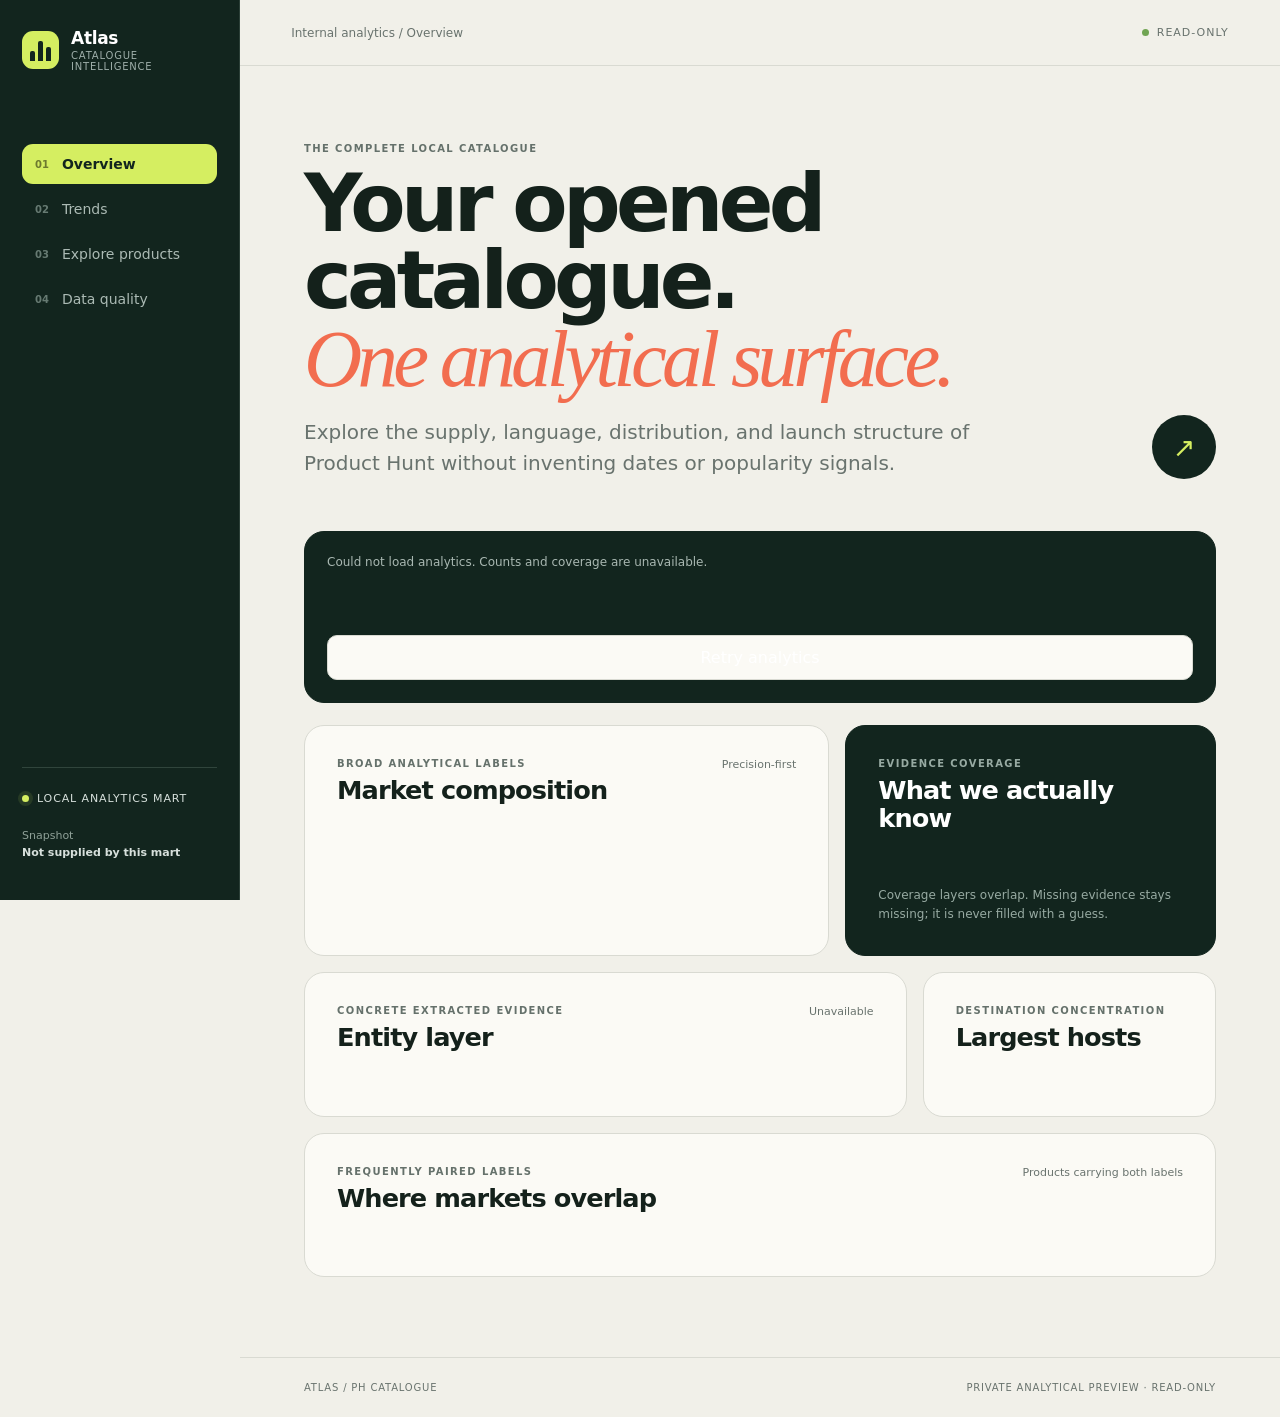
==== site/index.html @ 0564fdb7 "Show durable empty and recovery states in Explore" ====
<!doctype html>
<html lang="en">
  <head>
    <meta charset="utf-8" />
    <meta name="viewport" content="width=device-width, initial-scale=1" />
    <meta name="description" content="Private analytics for the local Product Hunt catalogue." />
    <title>Atlas — Product Catalogue Analytics</title>
    <link rel="stylesheet" href="styles.css" />
  </head>
  <body>
    <div class="app-shell">
      <aside class="sidebar">
        <a class="brand" href="#overview" data-route="overview" aria-label="Atlas overview">
          <span class="brand-mark"><i></i><i></i><i></i></span>
          <span><strong>Atlas</strong><small>Catalogue intelligence</small></span>
        </a>
        <nav aria-label="Analytics sections">
          <button class="nav-item is-active" data-route="overview" type="button"><span>01</span>Overview</button>
          <button class="nav-item" data-route="trends" type="button"><span>02</span>Trends</button>
          <button class="nav-item" data-route="explore" type="button"><span>03</span>Explore products</button>
          <button class="nav-item" data-route="quality" type="button"><span>04</span>Data quality</button>
        </nav>
        <div class="sidebar-foot">
          <div class="live-dot"><i></i> Local analytics mart</div>
          <p>Snapshot<br /><strong>Not supplied by this mart</strong></p>
        </div>
      </aside>

      <main>
        <header class="topbar">
          <button class="menu-button" type="button" aria-label="Toggle navigation">☰</button>
          <p id="page-context">Internal analytics / Overview</p>
          <div class="topbar-state"><span></span>Read-only</div>
        </header>

        <section class="page is-active" data-page="overview">
          <div class="page-heading overview-heading">
            <div>
              <p class="eyebrow">The complete local catalogue</p>
              <h1>Your opened catalogue.<br /><em>One analytical surface.</em></h1>
              <p class="lede">Explore the supply, language, distribution, and launch structure of Product Hunt without inventing dates or popularity signals.</p>
            </div>
            <button class="round-action" data-go-explore type="button" aria-label="Explore products">↗</button>
          </div>

          <div class="metric-grid" id="metric-grid" aria-label="Core catalogue metrics">
            <article class="metric-card skeleton"></article><article class="metric-card skeleton"></article><article class="metric-card skeleton"></article><article class="metric-card skeleton"></article>
          </div>

          <div class="dashboard-grid">
            <section class="panel span-7">
              <div class="panel-heading"><div><p class="eyebrow">Broad analytical labels</p><h2>Market composition</h2></div><span>Precision-first</span></div>
              <div class="rank-chart" id="label-chart"></div>
            </section>
            <section class="panel span-5 dark-panel">
              <div class="panel-heading"><div><p class="eyebrow">Evidence coverage</p><h2>What we actually know</h2></div></div>
              <div class="coverage-rings" id="coverage-rings"></div>
              <p class="panel-note">Coverage layers overlap. Missing evidence stays missing; it is never filled with a guess.</p>
            </section>
            <section class="panel span-8">
              <div class="panel-heading"><div><p class="eyebrow">Concrete extracted evidence</p><h2>Entity layer</h2></div><span id="entity-assignment-count">Unavailable</span></div>
              <div class="entity-type-grid" id="entity-types"></div>
            </section>
            <section class="panel span-4">
              <div class="panel-heading"><div><p class="eyebrow">Destination concentration</p><h2>Largest hosts</h2></div></div>
              <div class="domain-list" id="domain-list"></div>
            </section>
            <section class="panel span-12">
              <div class="panel-heading"><div><p class="eyebrow">Frequently paired labels</p><h2>Where markets overlap</h2></div><span>Products carrying both labels</span></div>
              <div class="pair-grid" id="label-pairs"></div>
            </section>
          </div>
        </section>

        <section class="page" data-page="trends" hidden>
          <div class="page-heading compact-heading">
            <div><p class="eyebrow">Relative launch-order analysis</p><h1>Movement without <em>fake dates.</em></h1><p class="lede">Relative cohorts ordered by the earliest mapped Product Hunt post ID. Lower cohort numbers are earlier; higher numbers are later. These are not calendar periods.</p></div>
          </div>
          <section class="panel cohort-panel">
            <div class="panel-heading"><div><p class="eyebrow">Coverage through catalogue order</p><h2>Evidence availability by cohort</h2></div><div class="chart-legend"><span class="legend-label"></span>Labels <span class="legend-entity"></span>Entities <span class="legend-category"></span>PH categories</div></div>
            <div id="cohort-chart" class="line-chart"></div>
          </section>
          <div class="trend-grid">
            <section class="panel"><div class="panel-heading"><div><p class="eyebrow">Broad themes</p><h2>Label share shift</h2></div><span>Early vs later cohorts</span></div><div id="label-trends" class="shift-list"></div></section>
            <section class="panel"><div class="panel-heading"><div><p class="eyebrow">Concrete mentions</p><h2>Rising entities</h2></div><span>Minimum 100 products</span></div><div id="entity-risers" class="trend-list"></div></section>
            <section class="panel"><div class="panel-heading"><div><p class="eyebrow">Concrete mentions</p><h2>Falling entities</h2></div><span>Minimum 100 products</span></div><div id="entity-fallers" class="trend-list"></div></section>
          </div>
          <aside class="caveat"><strong>Interpretation rule</strong><p>A higher line or growth index means the term appears more often in that relative slice of catalogue copy. It does not prove adoption, revenue, popularity, or calendar growth.</p></aside>
        </section>

        <section class="page explore-page" data-page="explore" hidden>
          <div class="page-heading compact-heading"><div><p class="eyebrow" id="opened-product-count">Catalogue size unavailable</p><h1>Find the product,<br /><em>then inspect the evidence.</em></h1></div></div>
          <form class="search-controls" id="search-form">
            <label class="search-box"><span>Search</span><input id="product-search" type="search" placeholder="Name, slug, tagline, or domain" autocomplete="off" /></label>
            <label><span>Broad label</span><select id="label-filter"><option value="">All labels</option></select></label>
            <label><span>Entity type</span><select id="entity-filter"><option value="">All entities</option></select></label>
            <label><span>Sort</span><select id="sort-filter"><option value="recent">Relative recency</option><option value="relaunches">Most launches</option><option value="name">Name A–Z</option></select></label>
          </form>
          <div class="results-meta"><p id="result-count" role="status" aria-live="polite">Loading products…</p><p>Dates deliberately omitted</p></div>
          <div class="explorer-layout">
            <section><div id="product-list" class="product-list"></div><button id="load-more" class="load-more" type="button">Load more</button></section>
            <aside id="product-detail" class="product-detail"><div class="detail-placeholder">Select a product to inspect its full record.</div></aside>
          </div>
        </section>

        <section class="page" data-page="quality" hidden>
          <div class="page-heading compact-heading"><div><p class="eyebrow">Evidence before confidence</p><h1>What is present,<br /><em>and what is not.</em></h1><p class="lede">The catalogue separates source fields, derived labels, extracted mentions, and relative-order evidence so every claim has a visible boundary.</p></div></div>
          <div class="quality-grid">
            <article class="quality-card accent-card"><span>01</span><h2>Complete product text</h2><strong id="quality-product-count">Unavailable</strong><p>Every retained record has a name, tagline, and description. Website-derived recovery provenance remains stored.</p></article>
            <article class="quality-card"><span>02</span><h2>Original categories</h2><strong id="category-assignment-count">Unavailable</strong><p>Product Hunt categories remain unchanged and separate. Products without them are explicitly uncategorized.</p></article>
            <article class="quality-card"><span>03</span><h2>Broad labels</h2><strong id="label-assignment-count">Unavailable</strong><p>Precision-oriented analytical themes. They are not presented as Product Hunt source data or a final primary category.</p></article>
            <article class="quality-card"><span>04</span><h2>NER entities</h2><strong>Precision unmeasured</strong><p>This mart does not supply a linked evaluation for entity precision. Extracted mentions are evidence, not verified quality scores.</p></article>
          </div>
          <section class="boundary-table panel">
            <div class="panel-heading"><div><p class="eyebrow">Interpretation contract</p><h2>Field-by-field boundaries</h2></div></div>
            <div class="boundary-row"><strong>Tagline / description</strong><span>Complete catalogue text with field-level provenance.</span><em>Descriptive, not independently verified.</em></div>
            <div class="boundary-row"><strong>Website URL</strong><span>External destination when recoverable.</span><em>Host counts are exact hosts, not companies.</em></div>
            <div class="boundary-row"><strong>Product Hunt categories</strong><span>Original source taxonomy, unchanged.</span><em id="category-coverage">Coverage unavailable.</em></div>
            <div class="boundary-row"><strong>Trusted labels</strong><span>Derived broad analytical themes.</span><em id="label-coverage">Coverage unavailable.</em></div>
            <div class="boundary-row"><strong>Entities</strong><span>Concrete roles, industries, technologies, platforms, formats, OSes, and hardware.</span><em>Mention-level evidence, not a full taxonomy.</em></div>
            <div class="boundary-row"><strong>Launch order</strong><span>Earliest and latest mapped post IDs.</span><em>Relative order only—never calendar dates.</em></div>
            <div class="boundary-row unavailable"><strong>Votes / comments</strong><span>Not collected.</span><em>No popularity claims.</em></div>
          </section>
        </section>

        <footer><span>Atlas / PH Catalogue</span><span>Private analytical preview · read-only</span></footer>
      </main>
    </div>
    <div id="toast" class="toast" role="status" aria-live="polite"></div>
    <script src="app.js"></script>
  </body>
</html>
---- site/styles.css ----
:root {
  color-scheme: light;
  --ink: #14211b;
  --muted: #69736e;
  --paper: #f1f0e9;
  --surface: #fbfaf5;
  --line: #d9dad2;
  --night: #12251e;
  --night-2: #1b332a;
  --lime: #d5ee61;
  --coral: #f26d4f;
  --sky: #6e8ff5;
  --sand: #e8dfc7;
  --radius: 20px;
  font-family: Inter, ui-sans-serif, system-ui, -apple-system, BlinkMacSystemFont, "Segoe UI", sans-serif;
}

* { box-sizing: border-box; }
html { scroll-behavior: smooth; }
body { margin: 0; background: var(--paper); color: var(--ink); }
button, input, select { font: inherit; color: inherit; }
button, select { cursor: pointer; }
a { color: inherit; }
[hidden] { display: none !important; }

.app-shell { min-height: 100vh; display: grid; grid-template-columns: 240px minmax(0, 1fr); }
.sidebar { position: sticky; top: 0; height: 100vh; display: flex; flex-direction: column; padding: 28px 22px; border-right: 1px solid #2b3f37; background: var(--night); color: white; }
.brand { display: flex; align-items: center; gap: 12px; text-decoration: none; }
.brand-mark { width: 38px; height: 38px; display: grid; grid-template-columns: repeat(3, 1fr); align-items: end; gap: 3px; padding: 8px; border-radius: 11px; background: var(--lime); }
.brand-mark i { display: block; border-radius: 2px 2px 0 0; background: var(--night); }
.brand-mark i:nth-child(1) { height: 45%; }
.brand-mark i:nth-child(2) { height: 90%; }
.brand-mark i:nth-child(3) { height: 65%; }
.brand strong, .brand small { display: block; }
.brand strong { font-size: 17px; letter-spacing: -.02em; }
.brand small { margin-top: 2px; color: #9fafaa; font-size: 10px; text-transform: uppercase; letter-spacing: .08em; }
.sidebar nav { display: grid; gap: 5px; margin-top: 72px; }
.nav-item { width: 100%; display: flex; align-items: center; gap: 13px; padding: 12px 13px; border: 0; border-radius: 11px; background: transparent; color: #abbab4; text-align: left; font-size: 14px; }
.nav-item span { color: #667a72; font-size: 10px; font-weight: 800; }
.nav-item:hover { color: white; background: #1a3229; }
.nav-item.is-active { background: var(--lime); color: var(--night); font-weight: 750; }
.nav-item.is-active span { color: #6d792e; }
.sidebar-foot { margin-top: auto; border-top: 1px solid #30453c; padding-top: 22px; color: #8fa198; font-size: 11px; line-height: 1.55; }
.sidebar-foot strong { color: #d7e0dc; }
.live-dot { display: flex; align-items: center; gap: 8px; margin-bottom: 20px; color: #d7e0dc; text-transform: uppercase; letter-spacing: .08em; }
.live-dot i { width: 7px; height: 7px; border-radius: 50%; background: var(--lime); box-shadow: 0 0 0 4px rgb(213 238 97 / .1); }

main { min-width: 0; }
.topbar { height: 66px; display: flex; align-items: center; justify-content: space-between; padding: 0 clamp(20px, 4vw, 58px); border-bottom: 1px solid var(--line); background: color-mix(in srgb, var(--paper) 91%, transparent); backdrop-filter: blur(14px); position: sticky; top: 0; z-index: 10; }
.topbar p { margin: 0; color: var(--muted); font-size: 12px; }
.topbar-state { display: flex; align-items: center; gap: 8px; color: var(--muted); font-size: 11px; text-transform: uppercase; letter-spacing: .09em; }
.topbar-state span { width: 7px; height: 7px; border-radius: 50%; background: #70a452; }
.menu-button { display: none; border: 0; background: transparent; font-size: 22px; }
.page { max-width: 1500px; margin: 0 auto; padding: clamp(42px, 6vw, 82px) clamp(20px, 5vw, 72px) 80px; }
.page.is-active { animation: enter .3s ease-out; }
@keyframes enter { from { opacity: .25; transform: translateY(6px); } }
.page-heading { display: flex; align-items: flex-end; justify-content: space-between; gap: 40px; }
.overview-heading { min-height: 230px; }
.compact-heading { align-items: flex-start; }
.eyebrow { margin: 0 0 11px; color: #65716b; font-size: 10px; font-weight: 850; letter-spacing: .14em; text-transform: uppercase; }
h1, h2, h3, p { margin-top: 0; }
h1 { max-width: 1000px; margin-bottom: 20px; font-size: clamp(45px, 6.3vw, 92px); line-height: .96; letter-spacing: -.058em; font-weight: 620; }
h1 em { color: var(--coral); font-family: Georgia, serif; font-weight: 400; }
h2 { margin-bottom: 6px; font-size: clamp(21px, 2vw, 29px); line-height: 1.1; letter-spacing: -.035em; }
.lede { max-width: 740px; margin: 0; color: var(--muted); font-size: clamp(16px, 1.7vw, 20px); line-height: 1.55; }
.round-action { flex: 0 0 auto; width: 64px; height: 64px; border: 0; border-radius: 50%; background: var(--night); color: var(--lime); font-size: 27px; }
.round-action:hover { transform: translateY(-2px); }

.metric-grid { display: grid; grid-template-columns: repeat(4, 1fr); gap: 12px; margin: 52px 0 22px; }
.metric-card { min-height: 172px; display: flex; flex-direction: column; justify-content: space-between; padding: 22px; border: 1px solid var(--line); border-radius: var(--radius); background: var(--surface); }
.metric-card:first-child { border-color: var(--night); background: var(--night); color: white; }
.metric-card:first-child .metric-label, .metric-card:first-child p { color: #a9b8b2; }
.metric-card strong { display: block; font-size: clamp(32px, 3.8vw, 50px); line-height: 1; letter-spacing: -.055em; }
.metric-card p { margin: 0; color: var(--muted); font-size: 12px; line-height: 1.35; }
.metric-label { color: var(--muted); font-size: 11px; text-transform: uppercase; letter-spacing: .08em; }
.skeleton { min-height: 172px; background: linear-gradient(90deg, #e9e8e1, #f6f5ef, #e9e8e1); background-size: 200% 100%; animation: shimmer 1.2s infinite; }
@keyframes shimmer { to { background-position: -200% 0; } }

.dashboard-grid { display: grid; grid-template-columns: repeat(12, 1fr); gap: 16px; }
.span-4 { grid-column: span 4; }
.span-5 { grid-column: span 5; }
.span-7 { grid-column: span 7; }
.span-8 { grid-column: span 8; }
.span-12 { grid-column: span 12; }
.panel { min-width: 0; padding: clamp(22px, 2.5vw, 32px); border: 1px solid var(--line); border-radius: var(--radius); background: var(--surface); }
.panel-heading { display: flex; justify-content: space-between; align-items: flex-start; gap: 18px; margin-bottom: 26px; }
.panel-heading > span, .chart-legend { color: var(--muted); font-size: 11px; }
.panel-heading .eyebrow { margin-bottom: 7px; }
.dark-panel { background: var(--night); color: white; border-color: var(--night); }
.dark-panel .eyebrow, .dark-panel .panel-note { color: #97aaa2; }
.panel-note { margin: 22px 0 0; color: var(--muted); font-size: 12px; line-height: 1.55; }

.rank-chart { display: grid; gap: 13px; }
.rank-row { display: grid; grid-template-columns: 145px 1fr 64px; gap: 14px; align-items: center; font-size: 12px; }
.rank-name { overflow: hidden; text-overflow: ellipsis; white-space: nowrap; }
.rank-track { height: 8px; border-radius: 999px; background: #e8e8e1; overflow: hidden; }
.rank-value { height: 100%; border-radius: inherit; background: var(--night); }
.rank-count { text-align: right; color: var(--muted); font-variant-numeric: tabular-nums; }
.coverage-rings { display: grid; grid-template-columns: repeat(3, 1fr); gap: 14px; }
.coverage-ring { --coverage: 50%; display: grid; place-items: center; aspect-ratio: 1; border-radius: 50%; background: conic-gradient(var(--lime) var(--coverage), #294038 var(--coverage)); }
.coverage-ring.is-unavailable { background: transparent; border: 1px dashed #9aada5; }
.coverage-ring.is-unavailable strong { font-size: clamp(12px, 1.4vw, 20px); }
.coverage-ring::before { content: ""; grid-area: 1 / 1; width: 72%; aspect-ratio: 1; border-radius: 50%; background: var(--night); }
.coverage-ring div { z-index: 1; grid-area: 1 / 1; text-align: center; }
.coverage-ring strong, .coverage-ring span { display: block; }
.coverage-ring strong { font-size: clamp(19px, 2vw, 28px); letter-spacing: -.04em; }
.coverage-ring span { margin-top: 3px; color: #9aada5; font-size: 9px; text-transform: uppercase; }
.entity-type-grid { display: grid; grid-template-columns: repeat(4, 1fr); gap: 10px; }
.entity-type { min-height: 130px; padding: 16px; border: 1px solid var(--line); border-radius: 13px; background: #f5f3ed; }
.entity-type i { display: block; width: 22px; height: 4px; margin-bottom: 28px; border-radius: 99px; background: var(--coral); }
.entity-type strong { display: block; margin-bottom: 5px; font-size: 23px; letter-spacing: -.04em; }
.entity-type span { color: var(--muted); font-size: 10px; text-transform: uppercase; letter-spacing: .06em; }
.domain-list { display: grid; }
.domain-row { display: grid; grid-template-columns: 1fr auto; gap: 14px; padding: 9px 0; border-bottom: 1px solid var(--line); font-size: 12px; }
.domain-row span:first-child { overflow: hidden; text-overflow: ellipsis; white-space: nowrap; }
.domain-row strong { font-variant-numeric: tabular-nums; }
.pair-grid { display: grid; grid-template-columns: repeat(5, 1fr); gap: 10px; }
.pair-card { min-height: 118px; display: flex; flex-direction: column; justify-content: space-between; padding: 15px; border-radius: 13px; background: #ecebe4; }
.pair-card div { font-size: 11px; line-height: 1.4; }
.pair-card i { color: var(--coral); font-style: normal; }
.pair-card strong { font-size: 23px; letter-spacing: -.04em; }

.cohort-panel { margin-top: 46px; }
.chart-legend { display: flex; flex-wrap: wrap; align-items: center; gap: 7px; }
.chart-legend span { width: 16px; height: 3px; display: inline-block; border-radius: 9px; }
.legend-label { background: var(--coral); }
.legend-entity { background: var(--sky); }
.legend-category { background: var(--night); }
.line-chart { min-height: 330px; }
.line-chart svg { width: 100%; height: auto; overflow: visible; }
.chart-grid { stroke: #dcddd6; stroke-width: 1; }
.chart-axis { fill: var(--muted); font-size: 9px; }
.chart-line { fill: none; stroke-width: 3; stroke-linecap: round; stroke-linejoin: round; }
.chart-dot { stroke: var(--surface); stroke-width: 2; }
.trend-grid { display: grid; grid-template-columns: 1.1fr 1fr 1fr; gap: 16px; margin-top: 16px; }
.shift-list, .trend-list { display: grid; gap: 12px; }
.shift-row { display: grid; grid-template-columns: 130px 1fr 54px; align-items: center; gap: 10px; font-size: 11px; }
.shift-track { position: relative; height: 8px; border-radius: 99px; background: #e7e7df; }
.shift-track::after { content: ""; position: absolute; left: 50%; top: -3px; bottom: -3px; width: 1px; background: #b8bbb1; }
.shift-value { position: absolute; top: 0; height: 100%; border-radius: 99px; background: var(--coral); }
.shift-value.negative { background: var(--sky); }
.shift-change { text-align: right; font-variant-numeric: tabular-nums; }
.trend-row { display: grid; grid-template-columns: minmax(85px, 1fr) auto; gap: 10px; padding-bottom: 10px; border-bottom: 1px solid var(--line); }
.trend-row strong { display: block; font-size: 12px; }
.trend-row small { color: var(--muted); font-size: 9px; text-transform: uppercase; }
.trend-ratio { align-self: center; padding: 5px 7px; border-radius: 7px; background: #eaf2ce; color: #4d6318; font-size: 11px; font-weight: 800; }
.trend-ratio.down { background: #e4e9f8; color: #405791; }
.caveat { display: flex; gap: 22px; margin-top: 16px; padding: 20px 23px; border-radius: 15px; background: var(--sand); color: #554c3b; }
.caveat strong { flex: 0 0 auto; }
.caveat p { margin: 0; line-height: 1.5; font-size: 13px; }

.search-controls { display: grid; grid-template-columns: 2fr repeat(3, 1fr); gap: 10px; margin-top: 42px; }
.search-controls label { display: grid; gap: 6px; color: var(--muted); font-size: 9px; font-weight: 800; text-transform: uppercase; letter-spacing: .08em; }
.search-controls input, .search-controls select { width: 100%; height: 46px; border: 1px solid var(--line); border-radius: 11px; background: var(--surface); padding: 0 13px; outline: none; text-transform: none; }
.search-controls input:focus, .search-controls select:focus { border-color: var(--night); box-shadow: 0 0 0 3px rgb(18 37 30 / .08); }
.results-meta { display: flex; justify-content: space-between; color: var(--muted); font-size: 11px; padding: 20px 2px 10px; }
.results-meta p { margin: 0; }
.explorer-layout { display: grid; grid-template-columns: minmax(320px, .8fr) minmax(0, 1.35fr); gap: 18px; align-items: start; }
.product-list { border-top: 1px solid var(--line); }
.product-row { width: 100%; display: grid; grid-template-columns: 1fr auto; gap: 12px; padding: 15px 5px; border: 0; border-bottom: 1px solid var(--line); background: transparent; text-align: left; }
.product-row:hover .product-name { color: var(--coral); }
.product-row.is-active { padding-left: 14px; border-left: 3px solid var(--coral); }
.product-name { display: block; margin-bottom: 4px; font-weight: 750; }
.product-tagline { display: -webkit-box; overflow: hidden; color: var(--muted); font-size: 11px; -webkit-box-orient: vertical; -webkit-line-clamp: 1; }
.product-meta { color: var(--muted); font-size: 9px; text-align: right; text-transform: uppercase; letter-spacing: .07em; }
.load-more { width: 100%; margin-top: 12px; padding: 12px; border: 1px solid var(--line); border-radius: 10px; background: var(--surface); }
.product-detail { position: sticky; top: 86px; min-height: 650px; overflow: hidden; padding: clamp(24px, 3.5vw, 46px); border-radius: 22px; background: var(--night); color: white; }
.detail-placeholder { color: #9bada5; }
.detail-top { display: flex; justify-content: space-between; align-items: flex-start; gap: 16px; }
.detail-kicker { color: var(--lime); font-size: 9px; font-weight: 850; text-transform: uppercase; letter-spacing: .1em; }
.detail-id { color: #81978d; font-size: 10px; }
.product-detail h2 { margin: 25px 0 10px; font-size: clamp(38px, 4.6vw, 68px); letter-spacing: -.055em; }
.detail-tagline { max-width: 780px; color: #d7e1dc; font-size: clamp(17px, 1.8vw, 23px); line-height: 1.4; }
.detail-description { max-width: 840px; margin: 30px 0; color: #adbbb5; font-size: 14px; line-height: 1.7; }
.detail-facts { display: grid; grid-template-columns: repeat(3, 1fr); gap: 1px; margin: 28px 0; overflow: hidden; border-radius: 12px; background: #3d5148; }
.detail-facts div { padding: 15px; background: var(--night-2); }
.detail-facts dt { margin-bottom: 12px; color: #839990; font-size: 8px; text-transform: uppercase; letter-spacing: .09em; }
.detail-facts dd { margin: 0; font-size: 12px; font-weight: 750; }
.detail-section { margin-top: 22px; }
.detail-section > span { color: #839990; font-size: 9px; text-transform: uppercase; letter-spacing: .09em; }
.chips { display: flex; flex-wrap: wrap; gap: 6px; margin-top: 8px; }
.chip { display: inline-flex; padding: 6px 9px; border: 1px solid #476057; border-radius: 999px; color: #d7e2dd; font-size: 10px; }
.chip.source { border-color: #696148; color: #e7dcae; }
.chip.entity { border-color: #455b86; color: #cbd6fa; }
.detail-actions { display: flex; flex-wrap: wrap; gap: 9px; margin-top: 28px; }
.detail-actions a { padding: 10px 13px; border-radius: 9px; background: var(--lime); color: var(--night); text-decoration: none; font-size: 11px; font-weight: 800; }
.detail-actions a.secondary { background: #294138; color: white; }

.quality-grid { display: grid; grid-template-columns: repeat(4, 1fr); gap: 12px; margin-top: 46px; }
.quality-card { min-height: 275px; padding: 23px; border: 1px solid var(--line); border-radius: var(--radius); background: var(--surface); }
.quality-card > span { color: var(--coral); font-size: 10px; font-weight: 850; }
.quality-card h2 { margin-top: 48px; font-size: 20px; }
.quality-card strong { display: block; margin: 18px 0 12px; font-size: 22px; letter-spacing: -.035em; }
.quality-card p { color: var(--muted); font-size: 12px; line-height: 1.55; }
.accent-card { background: var(--lime); border-color: var(--lime); }
.accent-card > span, .accent-card p { color: #4e5d26; }
.boundary-table { margin-top: 16px; }
.boundary-row { display: grid; grid-template-columns: 1fr 1.5fr 1.2fr; gap: 24px; padding: 17px 0; border-top: 1px solid var(--line); font-size: 12px; }
.boundary-row span { color: var(--muted); }
.boundary-row em { color: #756a54; font-style: normal; }
.boundary-row.unavailable { color: #8e5b4c; }

footer { display: flex; justify-content: space-between; gap: 20px; padding: 24px clamp(20px, 5vw, 72px); border-top: 1px solid var(--line); color: var(--muted); font-size: 10px; text-transform: uppercase; letter-spacing: .08em; }
.toast { position: fixed; right: 22px; bottom: 22px; z-index: 50; transform: translateY(100px); opacity: 0; padding: 12px 16px; border-radius: 10px; background: var(--night); color: white; font-size: 12px; transition: .25s ease; }
.toast.is-visible { transform: none; opacity: 1; }

@media (max-width: 1180px) {
  .entity-type-grid { grid-template-columns: repeat(3, 1fr); }
  .pair-grid { grid-template-columns: repeat(3, 1fr); }
  .trend-grid { grid-template-columns: 1fr; }
  .quality-grid { grid-template-columns: repeat(2, 1fr); }
}
@media (max-width: 900px) {
  .app-shell { grid-template-columns: 1fr; }
  .sidebar { position: fixed; z-index: 30; width: 240px; transform: translateX(-100%); transition: transform .22s ease; }
  .sidebar.is-open { transform: none; }
  .menu-button { display: block; }
  .topbar { justify-content: flex-start; gap: 18px; }
  .topbar-state { margin-left: auto; }
  .metric-grid { grid-template-columns: repeat(2, 1fr); }
  .span-4, .span-5, .span-7, .span-8 { grid-column: span 12; }
  .search-controls { grid-template-columns: repeat(2, 1fr); }
  .search-box { grid-column: span 2; }
  .explorer-layout { grid-template-columns: 1fr; }
  .product-detail { position: static; }
  .coverage-rings { max-width: 520px; }
  .boundary-row { grid-template-columns: 1fr; gap: 6px; }
}
@media (max-width: 620px) {
  h1 { font-size: 45px; }
  .page-heading { align-items: flex-start; flex-direction: column; }
  .round-action { width: 52px; height: 52px; }
  .metric-grid, .quality-grid { grid-template-columns: 1fr; }
  .metric-card { min-height: 145px; }
  .entity-type-grid, .pair-grid { grid-template-columns: repeat(2, 1fr); }
  .search-controls { grid-template-columns: 1fr; }
  .search-box { grid-column: auto; }
  .coverage-rings { grid-template-columns: repeat(3, minmax(0, 1fr)); }
  .rank-row { grid-template-columns: 105px 1fr 52px; gap: 8px; }
  .shift-row { grid-template-columns: 105px 1fr 48px; }
  .chart-legend { display: none; }
  .detail-facts { grid-template-columns: 1fr; }
  .caveat, footer { flex-direction: column; }
}
@media (prefers-reduced-motion: reduce) {
  *, *::before, *::after { scroll-behavior: auto !important; animation: none !important; transition: none !important; }
}
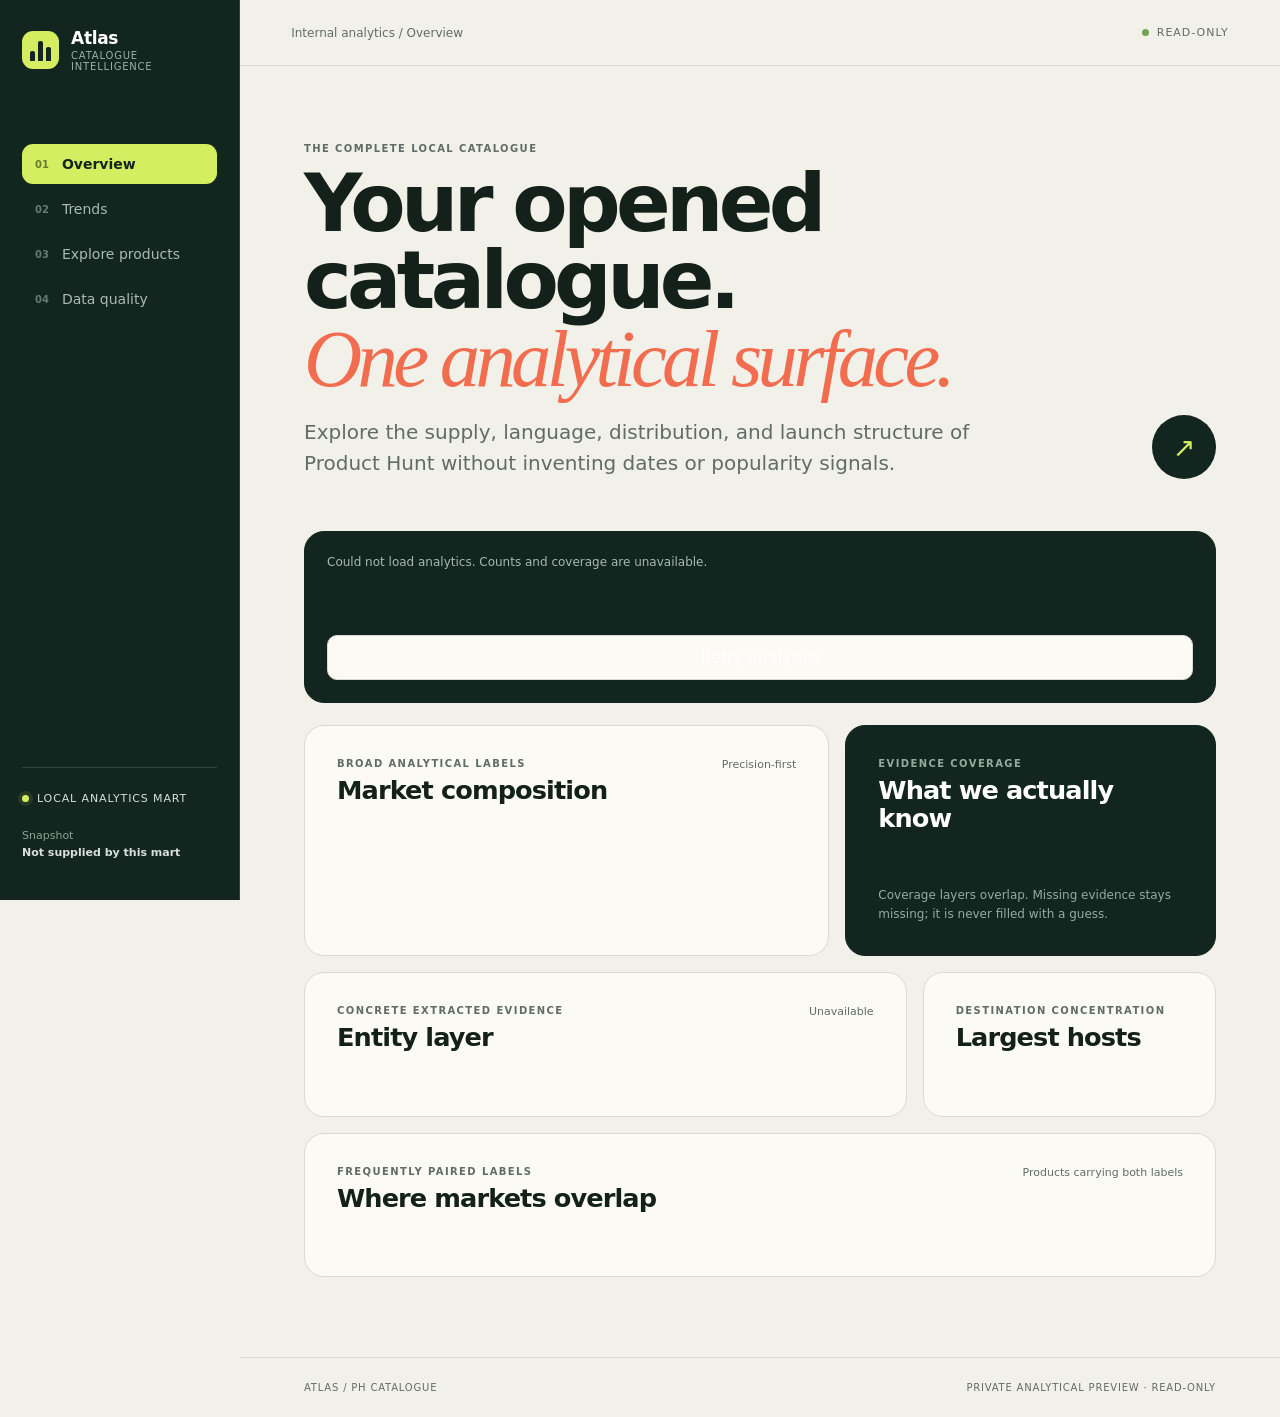
==== commit c54fa1e3: "fix(explore): reveal selected mobile evidence and preserve query ownership" ====
--- a/site/index.html
+++ b/site/index.html
@@ -99,7 +99,7 @@
           <div class="results-meta"><p id="result-count" role="status" aria-live="polite">Loading products…</p><p>Dates deliberately omitted</p></div>
           <div class="explorer-layout">
             <section><div id="product-list" class="product-list"></div><button id="load-more" class="load-more" type="button">Load more</button></section>
-            <aside id="product-detail" class="product-detail"><div class="detail-placeholder">Select a product to inspect its full record.</div></aside>
+            <aside id="product-detail" class="product-detail" tabindex="-1" aria-label="Product evidence"><button id="return-to-product" class="detail-return" type="button" data-return-to-list hidden>Return to selected product</button><div id="product-evidence" aria-live="polite"><div class="detail-placeholder">Select a product to inspect its full record.</div></div></aside>
           </div>
         </section>
 
--- a/site/styles.css
+++ b/site/styles.css
@@ -1,7 +1,7 @@
 :root {
   color-scheme: light;
   --ink: #14211b;
-  --muted: #69736e;
+  --muted: #626c67;
   --paper: #f1f0e9;
   --surface: #fbfaf5;
   --line: #d9dad2;
@@ -57,7 +57,7 @@
 .page-heading { display: flex; align-items: flex-end; justify-content: space-between; gap: 40px; }
 .overview-heading { min-height: 230px; }
 .compact-heading { align-items: flex-start; }
-.eyebrow { margin: 0 0 11px; color: #65716b; font-size: 10px; font-weight: 850; letter-spacing: .14em; text-transform: uppercase; }
+.eyebrow { margin: 0 0 11px; color: var(--muted); font-size: 10px; font-weight: 850; letter-spacing: .14em; text-transform: uppercase; }
 h1, h2, h3, p { margin-top: 0; }
 h1 { max-width: 1000px; margin-bottom: 20px; font-size: clamp(45px, 6.3vw, 92px); line-height: .96; letter-spacing: -.058em; font-weight: 620; }
 h1 em { color: var(--coral); font-family: Georgia, serif; font-weight: 400; }
@@ -165,6 +165,9 @@
 .product-meta { color: var(--muted); font-size: 9px; text-align: right; text-transform: uppercase; letter-spacing: .07em; }
 .load-more { width: 100%; margin-top: 12px; padding: 12px; border: 1px solid var(--line); border-radius: 10px; background: var(--surface); }
 .product-detail { position: sticky; top: 86px; min-height: 650px; overflow: hidden; padding: clamp(24px, 3.5vw, 46px); border-radius: 22px; background: var(--night); color: white; }
+.product-detail { scroll-margin-top: 86px; }
+.product-detail:focus-visible { outline: 3px solid var(--coral); outline-offset: 3px; }
+.detail-return { display: none; }
 .detail-placeholder { color: #9bada5; }
 .detail-top { display: flex; justify-content: space-between; align-items: flex-start; gap: 16px; }
 .detail-kicker { color: var(--lime); font-size: 9px; font-weight: 850; text-transform: uppercase; letter-spacing: .1em; }
@@ -223,6 +226,9 @@
   .search-box { grid-column: span 2; }
   .explorer-layout { grid-template-columns: 1fr; }
   .product-detail { position: static; }
+  .detail-return { display: inline-flex; align-items: center; min-height: 44px; margin-bottom: 20px; padding: 10px 13px; border: 0; border-radius: 9px; background: var(--lime); color: var(--night); font-size: 11px; font-weight: 800; }
+  .detail-return:focus-visible { outline: 3px solid var(--coral); outline-offset: 3px; }
+  .product-row { scroll-margin-top: 86px; }
   .coverage-rings { max-width: 520px; }
   .boundary-row { grid-template-columns: 1fr; gap: 6px; }
 }
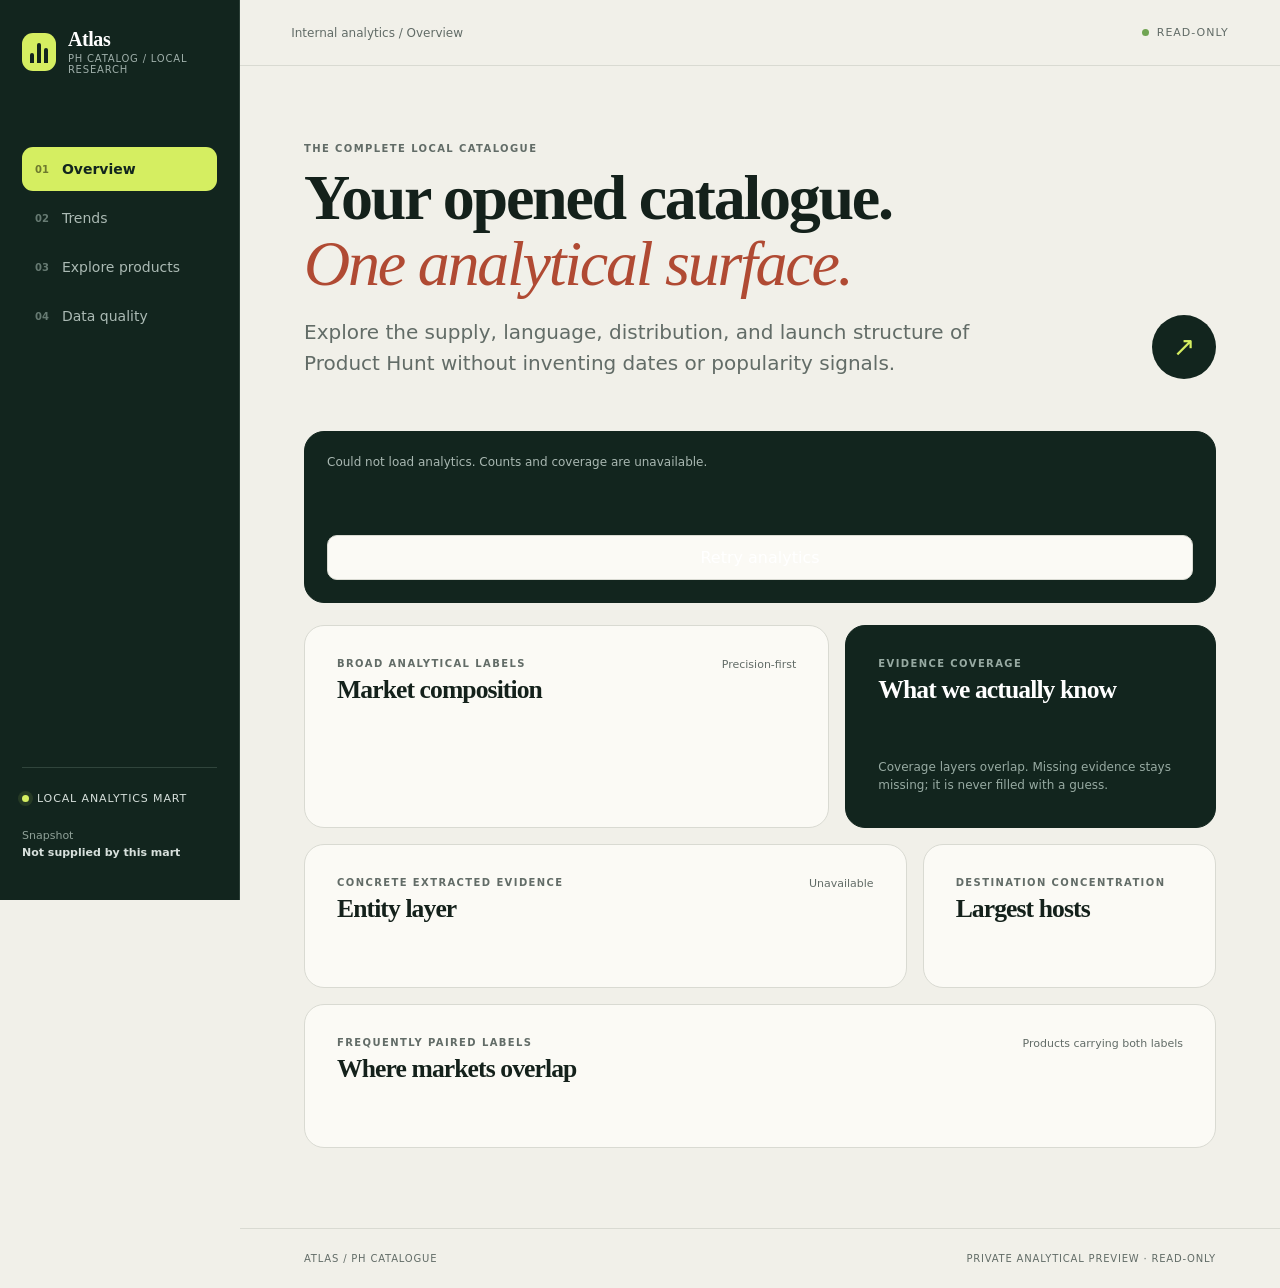
==== commit d053aa94: "Give PH Catalog and local Atlas a coherent research cabinet" ====
--- a/site/index.html
+++ b/site/index.html
@@ -12,7 +12,7 @@
       <aside class="sidebar">
         <a class="brand" href="#overview" data-route="overview" aria-label="Atlas overview">
           <span class="brand-mark"><i></i><i></i><i></i></span>
-          <span><strong>Atlas</strong><small>Catalogue intelligence</small></span>
+          <span><strong>Atlas</strong><small>PH Catalog / local research</small></span>
         </a>
         <nav aria-label="Analytics sections">
           <button class="nav-item is-active" data-route="overview" type="button"><span>01</span>Overview</button>
--- a/site/styles.css
+++ b/site/styles.css
@@ -9,10 +9,11 @@
   --night-2: #1b332a;
   --lime: #d5ee61;
   --coral: #f26d4f;
+  --coral-text: #b04a33;
   --sky: #6e8ff5;
   --sand: #e8dfc7;
   --radius: 20px;
-  font-family: Inter, ui-sans-serif, system-ui, -apple-system, BlinkMacSystemFont, "Segoe UI", sans-serif;
+  font-family: ui-sans-serif, system-ui, -apple-system, BlinkMacSystemFont, "Segoe UI", sans-serif;
 }
 
 * { box-sizing: border-box; }
@@ -21,6 +22,7 @@
 button, input, select { font: inherit; color: inherit; }
 button, select { cursor: pointer; }
 a { color: inherit; }
+button:focus-visible, a:focus-visible { outline: 3px solid var(--coral-text); outline-offset: 3px; }
 [hidden] { display: none !important; }
 
 .app-shell { min-height: 100vh; display: grid; grid-template-columns: 240px minmax(0, 1fr); }
@@ -32,10 +34,10 @@
 .brand-mark i:nth-child(2) { height: 90%; }
 .brand-mark i:nth-child(3) { height: 65%; }
 .brand strong, .brand small { display: block; }
-.brand strong { font-size: 17px; letter-spacing: -.02em; }
+.brand strong { font-family: Georgia, serif; font-size: 20px; letter-spacing: -.02em; }
 .brand small { margin-top: 2px; color: #9fafaa; font-size: 10px; text-transform: uppercase; letter-spacing: .08em; }
 .sidebar nav { display: grid; gap: 5px; margin-top: 72px; }
-.nav-item { width: 100%; display: flex; align-items: center; gap: 13px; padding: 12px 13px; border: 0; border-radius: 11px; background: transparent; color: #abbab4; text-align: left; font-size: 14px; }
+.nav-item { min-height: 44px; width: 100%; display: flex; align-items: center; gap: 13px; padding: 12px 13px; border: 0; border-radius: 11px; background: transparent; color: #abbab4; text-align: left; font-size: 14px; }
 .nav-item span { color: #667a72; font-size: 10px; font-weight: 800; }
 .nav-item:hover { color: white; background: #1a3229; }
 .nav-item.is-active { background: var(--lime); color: var(--night); font-weight: 750; }
@@ -50,7 +52,7 @@
 .topbar p { margin: 0; color: var(--muted); font-size: 12px; }
 .topbar-state { display: flex; align-items: center; gap: 8px; color: var(--muted); font-size: 11px; text-transform: uppercase; letter-spacing: .09em; }
 .topbar-state span { width: 7px; height: 7px; border-radius: 50%; background: #70a452; }
-.menu-button { display: none; border: 0; background: transparent; font-size: 22px; }
+.menu-button { min-width: 44px; min-height: 44px; display: none; border: 0; background: transparent; font-size: 22px; }
 .page { max-width: 1500px; margin: 0 auto; padding: clamp(42px, 6vw, 82px) clamp(20px, 5vw, 72px) 80px; }
 .page.is-active { animation: enter .3s ease-out; }
 @keyframes enter { from { opacity: .25; transform: translateY(6px); } }
@@ -59,9 +61,9 @@
 .compact-heading { align-items: flex-start; }
 .eyebrow { margin: 0 0 11px; color: var(--muted); font-size: 10px; font-weight: 850; letter-spacing: .14em; text-transform: uppercase; }
 h1, h2, h3, p { margin-top: 0; }
-h1 { max-width: 1000px; margin-bottom: 20px; font-size: clamp(45px, 6.3vw, 92px); line-height: .96; letter-spacing: -.058em; font-weight: 620; }
-h1 em { color: var(--coral); font-family: Georgia, serif; font-weight: 400; }
-h2 { margin-bottom: 6px; font-size: clamp(21px, 2vw, 29px); line-height: 1.1; letter-spacing: -.035em; }
+h1 { font-family: Georgia, serif; max-width: 1000px; margin-bottom: 20px; font-size: clamp(45px, 5vw, 72px); line-height: 1.03; letter-spacing: -.035em; font-weight: 700; }
+h1 em { color: var(--coral-text); font-family: Georgia, serif; font-weight: 400; }
+h2 { font-family: Georgia, serif; margin-bottom: 6px; font-size: clamp(21px, 2vw, 29px); line-height: 1.1; letter-spacing: -.035em; }
 .lede { max-width: 740px; margin: 0; color: var(--muted); font-size: clamp(16px, 1.7vw, 20px); line-height: 1.55; }
 .round-action { flex: 0 0 auto; width: 64px; height: 64px; border: 0; border-radius: 50%; background: var(--night); color: var(--lime); font-size: 27px; }
 .round-action:hover { transform: translateY(-2px); }
@@ -117,7 +119,7 @@
 .pair-grid { display: grid; grid-template-columns: repeat(5, 1fr); gap: 10px; }
 .pair-card { min-height: 118px; display: flex; flex-direction: column; justify-content: space-between; padding: 15px; border-radius: 13px; background: #ecebe4; }
 .pair-card div { font-size: 11px; line-height: 1.4; }
-.pair-card i { color: var(--coral); font-style: normal; }
+.pair-card i { color: var(--coral-text); font-style: normal; }
 .pair-card strong { font-size: 23px; letter-spacing: -.04em; }
 
 .cohort-panel { margin-top: 46px; }
@@ -153,12 +155,12 @@
 .search-controls label { display: grid; gap: 6px; color: var(--muted); font-size: 9px; font-weight: 800; text-transform: uppercase; letter-spacing: .08em; }
 .search-controls input, .search-controls select { width: 100%; height: 46px; border: 1px solid var(--line); border-radius: 11px; background: var(--surface); padding: 0 13px; outline: none; text-transform: none; }
 .search-controls input:focus, .search-controls select:focus { border-color: var(--night); box-shadow: 0 0 0 3px rgb(18 37 30 / .08); }
-.results-meta { display: flex; justify-content: space-between; color: var(--muted); font-size: 11px; padding: 20px 2px 10px; }
+.results-meta { display: flex; justify-content: space-between; gap: 16px; color: var(--muted); font-size: 11px; padding: 20px 2px 10px; }
 .results-meta p { margin: 0; }
 .explorer-layout { display: grid; grid-template-columns: minmax(320px, .8fr) minmax(0, 1.35fr); gap: 18px; align-items: start; }
 .product-list { border-top: 1px solid var(--line); }
 .product-row { width: 100%; display: grid; grid-template-columns: 1fr auto; gap: 12px; padding: 15px 5px; border: 0; border-bottom: 1px solid var(--line); background: transparent; text-align: left; }
-.product-row:hover .product-name { color: var(--coral); }
+.product-row:hover .product-name { color: var(--coral-text); }
 .product-row.is-active { padding-left: 14px; border-left: 3px solid var(--coral); }
 .product-name { display: block; margin-bottom: 4px; font-weight: 750; }
 .product-tagline { display: -webkit-box; overflow: hidden; color: var(--muted); font-size: 11px; -webkit-box-orient: vertical; -webkit-line-clamp: 1; }
@@ -166,13 +168,14 @@
 .load-more { width: 100%; margin-top: 12px; padding: 12px; border: 1px solid var(--line); border-radius: 10px; background: var(--surface); }
 .product-detail { position: sticky; top: 86px; min-height: 650px; overflow: hidden; padding: clamp(24px, 3.5vw, 46px); border-radius: 22px; background: var(--night); color: white; }
 .product-detail { scroll-margin-top: 86px; }
+.product-detail:has(.detail-return[hidden]) { min-height: 180px; }
 .product-detail:focus-visible { outline: 3px solid var(--coral); outline-offset: 3px; }
 .detail-return { display: none; }
 .detail-placeholder { color: #9bada5; }
 .detail-top { display: flex; justify-content: space-between; align-items: flex-start; gap: 16px; }
 .detail-kicker { color: var(--lime); font-size: 9px; font-weight: 850; text-transform: uppercase; letter-spacing: .1em; }
 .detail-id { color: #81978d; font-size: 10px; }
-.product-detail h2 { margin: 25px 0 10px; font-size: clamp(38px, 4.6vw, 68px); letter-spacing: -.055em; }
+.product-detail h2 { margin: 25px 0 10px; font-size: clamp(38px, 4.6vw, 68px); letter-spacing: -.035em; }
 .detail-tagline { max-width: 780px; color: #d7e1dc; font-size: clamp(17px, 1.8vw, 23px); line-height: 1.4; }
 .detail-description { max-width: 840px; margin: 30px 0; color: #adbbb5; font-size: 14px; line-height: 1.7; }
 .detail-facts { display: grid; grid-template-columns: repeat(3, 1fr); gap: 1px; margin: 28px 0; overflow: hidden; border-radius: 12px; background: #3d5148; }
@@ -186,12 +189,12 @@
 .chip.source { border-color: #696148; color: #e7dcae; }
 .chip.entity { border-color: #455b86; color: #cbd6fa; }
 .detail-actions { display: flex; flex-wrap: wrap; gap: 9px; margin-top: 28px; }
-.detail-actions a { padding: 10px 13px; border-radius: 9px; background: var(--lime); color: var(--night); text-decoration: none; font-size: 11px; font-weight: 800; }
+.detail-actions a { display: inline-flex; align-items: center; min-height: 44px; padding: 10px 13px; border-radius: 9px; background: var(--lime); color: var(--night); text-decoration: none; font-size: 11px; font-weight: 800; }
 .detail-actions a.secondary { background: #294138; color: white; }
 
 .quality-grid { display: grid; grid-template-columns: repeat(4, 1fr); gap: 12px; margin-top: 46px; }
 .quality-card { min-height: 275px; padding: 23px; border: 1px solid var(--line); border-radius: var(--radius); background: var(--surface); }
-.quality-card > span { color: var(--coral); font-size: 10px; font-weight: 850; }
+.quality-card > span { color: var(--coral-text); font-size: 10px; font-weight: 850; }
 .quality-card h2 { margin-top: 48px; font-size: 20px; }
 .quality-card strong { display: block; margin: 18px 0 12px; font-size: 22px; letter-spacing: -.035em; }
 .quality-card p { color: var(--muted); font-size: 12px; line-height: 1.55; }
@@ -233,13 +236,14 @@
   .boundary-row { grid-template-columns: 1fr; gap: 6px; }
 }
 @media (max-width: 620px) {
-  h1 { font-size: 45px; }
+  h1 { font-size: 36px; }
   .page-heading { align-items: flex-start; flex-direction: column; }
   .round-action { width: 52px; height: 52px; }
   .metric-grid, .quality-grid { grid-template-columns: 1fr; }
   .metric-card { min-height: 145px; }
   .entity-type-grid, .pair-grid { grid-template-columns: repeat(2, 1fr); }
   .search-controls { grid-template-columns: 1fr; }
+  .results-meta { flex-direction: column; gap: 6px; }
   .search-box { grid-column: auto; }
   .coverage-rings { grid-template-columns: repeat(3, minmax(0, 1fr)); }
   .rank-row { grid-template-columns: 105px 1fr 52px; gap: 8px; }
@@ -248,6 +252,8 @@
   .detail-facts { grid-template-columns: 1fr; }
   .caveat, footer { flex-direction: column; }
 }
+.sidebar :focus-visible, .product-detail :focus-visible, .product-detail:focus-visible { outline-color: var(--lime); }
+
 @media (prefers-reduced-motion: reduce) {
   *, *::before, *::after { scroll-behavior: auto !important; animation: none !important; transition: none !important; }
 }
